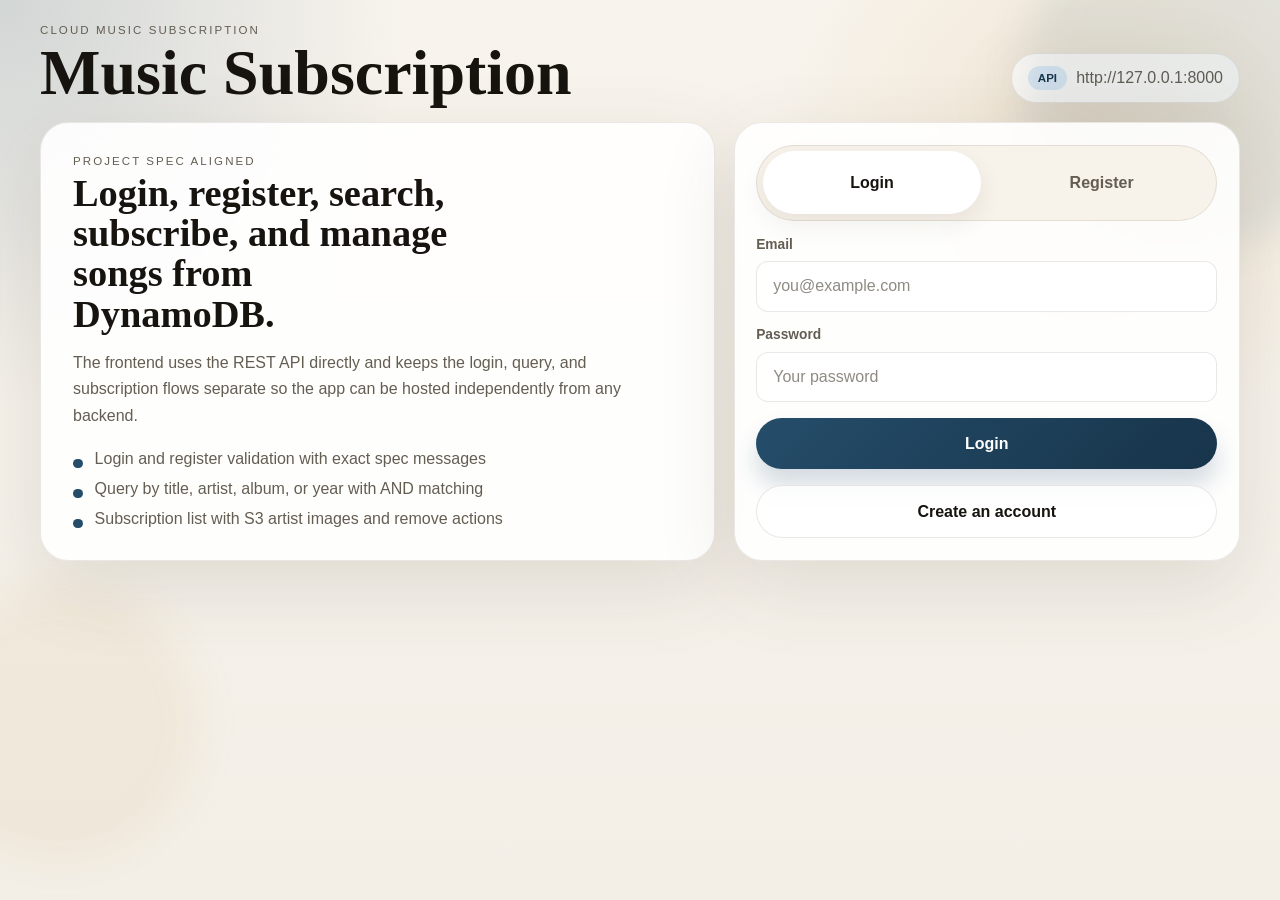
==== frontend/index.html @ 22dd0d5f "add frontend app" ====
<!doctype html>
<html lang="en">
  <head>
    <meta charset="utf-8" />
    <meta name="viewport" content="width=device-width, initial-scale=1" />
    <meta name="description" content="Music Subscription frontend" />
    <title>Music Subscription</title>
    <link rel="stylesheet" href="styles.css" />
    <!-- Load configuration before app logic -->
    <script defer src="config.js"></script>
    <!-- Main application logic (IIFE-scoped) -->
    <script defer src="app.js"></script>
  </head>
  <body>
    <!-- Decorative backdrop gradients for visual appeal -->
    <div class="backdrop backdrop-a"></div>
    <div class="backdrop backdrop-b"></div>

    <main class="shell">
      <!-- Brand header with API base URL display for debugging/demos -->
      <section class="brand-strip">
        <div>
          <p class="eyebrow">Cloud music subscription</p>
          <h1>Music Subscription</h1>
        </div>
        <div class="api-chip">
          <span class="api-label">API</span>
          <span id="api-base-label">http://127.0.0.1:8000</span>
        </div>
      </section>

      <!-- Authentication section: login/register forms (shown before login) -->
      <section id="auth-view" class="auth-grid">
        <!-- Hero card explaining app purpose and features -->
        <div class="hero-card">
          <p class="eyebrow">Project spec aligned</p>
          <h2>
            Login, register, search, subscribe, and manage songs from DynamoDB.
          </h2>
          <p class="hero-copy">
            The frontend uses the REST API directly and keeps the login, query,
            and subscription flows separate so the app can be hosted
            independently from any backend.
          </p>
          <ul class="hero-list">
            <li>Login and register validation with exact spec messages</li>
            <li>Query by title, artist, album, or year with AND matching</li>
            <li>Subscription list with S3 artist images and remove actions</li>
          </ul>
        </div>

        <!-- Authentication panel with tabbed login/register forms -->
        <div class="panel auth-panel">
          <div class="tab-row" role="tablist" aria-label="Authentication mode">
            <button id="login-tab" class="tab active" type="button">
              Login
            </button>
            <button id="register-tab" class="tab" type="button">
              Register
            </button>
          </div>

          <!-- Login form: email and password -->
          <form id="login-form" class="auth-form" novalidate>
            <div class="field">
              <label for="login-email">Email</label>
              <input
                id="login-email"
                name="email"
                type="email"
                autocomplete="email"
                placeholder="you@example.com"
                required
              />
            </div>
            <div class="field">
              <label for="login-password">Password</label>
              <input
                id="login-password"
                name="password"
                type="password"
                autocomplete="current-password"
                placeholder="Your password"
                required
              />
            </div>
            <p id="login-message" class="message error" hidden></p>
            <button id="login-submit" class="button primary" type="submit">
              Login
            </button>
            <button id="switch-to-register" class="button ghost" type="button">
              Create an account
            </button>
          </form>

          <form id="register-form" class="auth-form" hidden novalidate>
            <div class="field">
              <label for="register-email">Email</label>
              <input
                id="register-email"
                name="email"
                type="email"
                autocomplete="email"
                placeholder="you@example.com"
                required
              />
            </div>
            <div class="field">
              <label for="register-username">Username</label>
              <input
                id="register-username"
                name="username"
                type="text"
                autocomplete="name"
                placeholder="Your display name"
                required
              />
            </div>
            <div class="field">
              <label for="register-password">Password</label>
              <input
                id="register-password"
                name="password"
                type="password"
                autocomplete="new-password"
                placeholder="Choose a password"
                required
              />
            </div>
            <p id="register-message" class="message error" hidden></p>
            <p id="register-success" class="message success" hidden></p>
            <button id="register-submit" class="button primary" type="submit">
              Register
            </button>
            <button id="switch-to-login" class="button ghost" type="button">
              Back to login
            </button>
          </form>
        </div>
      </section>

      <section id="app-view" class="app-grid" hidden>
        <header class="panel topbar">
          <div>
            <p class="eyebrow">Signed in</p>
            <h2 id="user-name">User</h2>
          </div>
          <button id="logout-button" class="button ghost danger" type="button">
            Logout
          </button>
        </header>

        <section class="panel user-panel">
          <p class="section-title">User area</p>
          <p class="user-summary">
            Welcome back, <strong id="user-display">User</strong>.
          </p>
          <p class="muted">
            Your session is stored in the browser while you use the app.
          </p>
        </section>

        <section class="panel subscription-panel">
          <div class="section-head">
            <div>
              <p class="section-title">Subscription area</p>
              <p class="muted">
                Songs you have subscribed to will appear here.
              </p>
            </div>
            <button
              id="refresh-subscriptions"
              class="button subtle"
              type="button"
            >
              Refresh
            </button>
          </div>
          <div id="subscriptions-empty" class="empty-state">
            No subscriptions yet. Search for songs below and subscribe.
          </div>
          <div
            id="subscriptions-list"
            class="card-list"
            aria-live="polite"
          ></div>
        </section>

        <section class="panel query-panel">
          <div class="section-head">
            <div>
              <p class="section-title">Query area</p>
              <p class="muted">
                Fill at least one field. Multiple criteria are combined with
                AND.
              </p>
            </div>
          </div>

          <form id="query-form" class="query-form" novalidate>
            <div class="field">
              <label for="query-title">Title</label>
              <input
                id="query-title"
                name="title"
                type="text"
                placeholder="e.g. Love Story"
              />
            </div>
            <div class="field">
              <label for="query-artist">Artist</label>
              <input
                id="query-artist"
                name="artist"
                type="text"
                placeholder="e.g. Taylor Swift"
              />
            </div>
            <div class="field">
              <label for="query-album">Album</label>
              <input
                id="query-album"
                name="album"
                type="text"
                placeholder="e.g. Fearless"
              />
            </div>
            <div class="field">
              <label for="query-year">Year</label>
              <input
                id="query-year"
                name="year"
                type="number"
                inputmode="numeric"
                placeholder="e.g. 2008"
              />
            </div>
            <div class="query-actions">
              <p id="query-message" class="message error" hidden></p>
              <button id="query-submit" class="button primary" type="submit">
                Query
              </button>
            </div>
          </form>

          <div class="section-head results-head">
            <div>
              <p class="section-title">Results</p>
              <p class="muted">
                Search results are listed below with subscription controls.
              </p>
            </div>
          </div>
          <div id="results-empty" class="empty-state hidden">
            No result is retrieved. Please query again
          </div>
          <div id="results-list" class="card-list" aria-live="polite"></div>
        </section>
      </section>
    </main>
  </body>
</html>
---- frontend/styles.css ----
/**
 * Music Subscription Frontend Styling
 * Responsive design with CSS custom properties for theming.
 * 
 * Design System:
 * - Colors: Warm neutral palette with blue accent and red danger
 * - Spacing: Rem-based sizing for responsive scales
 * - Typography: Georgia for display, Trebuchet for body
 * - Layout: Mobile-first with breakpoints at 720px (tablet) and 1200px (desktop)
 * - Components: Buttons, cards, forms, badges, song cards with consistent styling
 */

/* ============================================================================
   CSS Custom Properties (Design Tokens)
   ============================================================================ */
:root {
  color-scheme: light;

  /* Background colors */
  --bg: #f3efe7;
  --bg-strong: #e7ded1;
  --surface: rgba(255, 255, 255, 0.9);
  --surface-strong: #ffffff;
  --surface-muted: #f7f2ea;

  /* Text colors */
  --text: #17140f;
  --muted: #645d52;

  /* Border and accents */
  --border: rgba(80, 65, 49, 0.12);
  --accent: #254d6a;
  --accent-strong: #17344a;
  --accent-soft: #dbe8f2;

  /* Semantic colors */
  --danger: #8a2e2a;
  --danger-soft: #fde8e6;
  --success: #2a6b3d;
  --success-soft: #e5f3e9;

  /* Effects */
  --shadow: 0 24px 80px rgba(62, 48, 31, 0.12);

  /* Border radius */
  --radius-xl: 28px;
  --radius-lg: 22px;
  --radius-md: 16px;
  --radius-sm: 12px;

  /* Typography */
  --font-sans: "Trebuchet MS", "Segoe UI", "Avenir Next", sans-serif;
  --font-display: "Georgia", "Times New Roman", serif;
}

/* ============================================================================
   Global Styles
   ============================================================================ */
* {
  box-sizing: border-box;
}

html,
body {
  min-height: 100%;
}

body {
  margin: 0;
  font-family: var(--font-sans);
  color: var(--text);
  /* Layered gradient background with subtle accent colors */
  background:
    radial-gradient(
      circle at top left,
      rgba(37, 77, 106, 0.18),
      transparent 26%
    ),
    radial-gradient(
      circle at 85% 15%,
      rgba(199, 145, 62, 0.14),
      transparent 24%
    ),
    linear-gradient(180deg, #f8f4ed 0%, var(--bg) 100%);
}

button,
input {
  font: inherit;
}

button {
  cursor: pointer;
}

input {
  width: 100%;
  border: 1px solid var(--border);
  border-radius: var(--radius-sm);
  padding: 0.9rem 1rem;
  background: rgba(255, 255, 255, 0.92);
  color: var(--text);
  transition:
    border-color 0.18s ease,
    box-shadow 0.18s ease,
    transform 0.18s ease;
}

input::placeholder {
  color: rgba(100, 93, 82, 0.72);
}

input:focus {
  outline: none;
  border-color: rgba(37, 77, 106, 0.45);
  box-shadow: 0 0 0 4px rgba(37, 77, 106, 0.12);
}

/* ============================================================================
   Backdrop and Layout
   ============================================================================ */

/* Decorative blurred circular gradients behind main content */
.backdrop {
  position: fixed;
  inset: auto;
  border-radius: 50%;
  filter: blur(20px);
  pointer-events: none;
  opacity: 0.5;
}

.backdrop-a {
  width: 340px;
  height: 340px;
  top: -90px;
  right: -80px;
  background: rgba(37, 77, 106, 0.18);
}

.backdrop-b {
  width: 280px;
  height: 280px;
  left: -80px;
  bottom: 4%;
  background: rgba(199, 145, 62, 0.16);
}

/* Main container with max-width and centered padding */
.shell {
  width: min(1200px, calc(100% - 2rem));
  margin: 0 auto;
  padding: 1.5rem 0 2.25rem;
}

.brand-strip {
  display: flex;
  gap: 1rem;
  justify-content: space-between;
  align-items: end;
  margin-bottom: 1.2rem;
}

.eyebrow {
  margin: 0 0 0.35rem;
  text-transform: uppercase;
  letter-spacing: 0.18em;
  font-size: 0.72rem;
  color: var(--muted);
}

h1,
h2,
h3,
.section-title {
  margin: 0;
  font-family: var(--font-display);
}

h1 {
  font-size: clamp(2.3rem, 5vw, 4.2rem);
  line-height: 0.96;
}

.api-chip {
  display: inline-flex;
  align-items: center;
  gap: 0.6rem;
  padding: 0.75rem 1rem;
  border-radius: 999px;
  border: 1px solid var(--border);
  background: rgba(255, 255, 255, 0.72);
  box-shadow: var(--shadow);
  color: var(--muted);
}

.api-label {
  display: inline-flex;
  align-items: center;
  justify-content: center;
  width: 2.4rem;
  height: 1.5rem;
  border-radius: 999px;
  background: var(--accent-soft);
  color: var(--accent-strong);
  font-size: 0.72rem;
  font-weight: 700;
}

.auth-grid,
.app-grid {
  display: grid;
  gap: 1.15rem;
}

.auth-grid {
  grid-template-columns: minmax(0, 1.2fr) minmax(360px, 0.9fr);
  align-items: stretch;
}

.app-grid {
  grid-template-columns: minmax(0, 0.7fr) minmax(0, 1.3fr);
}

.panel,
.hero-card {
  border: 1px solid var(--border);
  border-radius: var(--radius-xl);
  background: var(--surface);
  backdrop-filter: blur(14px);
  box-shadow: var(--shadow);
}

.hero-card {
  padding: 2rem;
  display: flex;
  flex-direction: column;
  justify-content: space-between;
  min-height: 100%;
}

.hero-card h2 {
  max-width: 20ch;
  font-size: clamp(1.8rem, 3vw, 2.65rem);
  line-height: 1.05;
}

.hero-copy,
.muted,
.user-summary,
.hero-list {
  color: var(--muted);
  margin: 0;
}

.hero-copy {
  max-width: 62ch;
  font-size: 1rem;
  line-height: 1.65;
  margin-top: 1rem;
}

.hero-list {
  list-style: none;
  padding: 0;
  margin-top: 1.3rem;
  display: grid;
  gap: 0.75rem;
}

.hero-list li {
  padding-left: 1.35rem;
  position: relative;
}

.hero-list li::before {
  content: "";
  position: absolute;
  left: 0;
  top: 0.55rem;
  width: 0.6rem;
  height: 0.6rem;
  border-radius: 999px;
  background: var(--accent);
}

.auth-panel,
.topbar,
.user-panel,
.subscription-panel,
.query-panel {
  padding: 1.35rem;
}

.auth-panel {
  display: grid;
  gap: 1rem;
}

.tab-row {
  display: flex;
  gap: 0.7rem;
  padding: 0.35rem;
  border-radius: 999px;
  background: var(--surface-muted);
  border: 1px solid var(--border);
}

.tab {
  flex: 1;
  border: 0;
  padding: 0.85rem 1rem;
  border-radius: 999px;
  background: transparent;
  color: var(--muted);
  font-weight: 700;
  transition:
    background 0.18s ease,
    color 0.18s ease,
    transform 0.18s ease;
}

.tab.active {
  background: var(--surface-strong);
  color: var(--text);
  box-shadow: 0 10px 26px rgba(62, 48, 31, 0.08);
}

.auth-form,
.query-form {
  display: grid;
  gap: 0.95rem;
}

.field {
  display: grid;
  gap: 0.45rem;
}

.field label {
  font-size: 0.86rem;
  font-weight: 700;
  color: var(--muted);
}

.button {
  border: 0;
  border-radius: 999px;
  padding: 0.92rem 1.15rem;
  font-weight: 700;
  transition:
    transform 0.18s ease,
    box-shadow 0.18s ease,
    background 0.18s ease,
    color 0.18s ease;
}

.button:hover:not(:disabled),
.tab:hover {
  transform: translateY(-1px);
}

.button:disabled {
  cursor: progress;
  opacity: 0.7;
}

.primary {
  background: linear-gradient(
    135deg,
    var(--accent) 0%,
    var(--accent-strong) 100%
  );
  color: #fff;
  box-shadow: 0 16px 24px rgba(37, 77, 106, 0.2);
}

.primary:hover:not(:disabled) {
  box-shadow: 0 20px 30px rgba(37, 77, 106, 0.24);
}

.ghost,
.subtle {
  background: rgba(255, 255, 255, 0.78);
  color: var(--text);
  border: 1px solid var(--border);
}

.danger {
  color: var(--danger);
}

.message {
  margin: 0;
  padding: 0.85rem 1rem;
  border-radius: var(--radius-sm);
  font-size: 0.95rem;
  line-height: 1.5;
}

.message.error {
  color: var(--danger);
  background: var(--danger-soft);
  border: 1px solid rgba(138, 46, 42, 0.18);
}

.message.success {
  color: var(--success);
  background: var(--success-soft);
  border: 1px solid rgba(42, 107, 61, 0.18);
}

.topbar {
  grid-column: 1 / -1;
  display: flex;
  align-items: center;
  justify-content: space-between;
  gap: 1rem;
}

.topbar h2,
.user-panel h2 {
  font-size: clamp(1.5rem, 2vw, 2.1rem);
}

.section-title {
  font-size: 1.1rem;
  margin-bottom: 0.1rem;
}

.section-head {
  display: flex;
  gap: 0.9rem;
  justify-content: space-between;
  align-items: flex-start;
  margin-bottom: 1rem;
}

.user-summary {
  font-size: 1rem;
  line-height: 1.6;
  margin-top: 0.6rem;
}

.subscription-panel,
.query-panel {
  min-height: 100%;
}

.subscription-panel {
  display: grid;
  align-content: start;
  gap: 1rem;
}

.query-panel {
  display: grid;
  gap: 1rem;
}

.card-list {
  display: grid;
  gap: 0.85rem;
}

.song-card {
  display: grid;
  grid-template-columns: 72px minmax(0, 1fr) auto;
  gap: 0.95rem;
  align-items: center;
  padding: 0.95rem;
  border: 1px solid var(--border);
  border-radius: var(--radius-lg);
  background: rgba(255, 255, 255, 0.8);
}

.song-art {
  width: 72px;
  height: 72px;
  border-radius: 20px;
  overflow: hidden;
  background: linear-gradient(145deg, #d8e5ee 0%, #f3ead9 100%);
  display: grid;
  place-items: center;
  color: var(--accent-strong);
  font-weight: 700;
}

.song-art img {
  width: 100%;
  height: 100%;
  object-fit: cover;
}

.song-meta {
  min-width: 0;
}

.song-title {
  margin: 0;
  font-weight: 700;
  font-size: 1rem;
}

.song-subtitle {
  margin: 0.2rem 0 0;
  color: var(--muted);
  line-height: 1.45;
}

.song-badges {
  display: flex;
  flex-wrap: wrap;
  gap: 0.4rem;
  margin-top: 0.55rem;
}

.badge {
  display: inline-flex;
  align-items: center;
  gap: 0.3rem;
  border-radius: 999px;
  padding: 0.35rem 0.6rem;
  font-size: 0.8rem;
  background: var(--surface-muted);
  color: var(--muted);
}

.badge.info {
  background: var(--accent-soft);
  color: var(--accent-strong);
}

.badge.success {
  background: var(--success-soft);
  color: var(--success);
}

.song-action {
  min-width: 8.5rem;
  justify-self: end;
}

.query-form {
  grid-template-columns: repeat(2, minmax(0, 1fr));
}

.query-actions {
  grid-column: 1 / -1;
  display: flex;
  flex-wrap: wrap;
  gap: 0.75rem;
  align-items: center;
  justify-content: space-between;
}

.query-actions .primary {
  min-width: 9rem;
}

.empty-state {
  padding: 1rem 1.1rem;
  border-radius: var(--radius-md);
  border: 1px dashed rgba(80, 65, 49, 0.2);
  background: rgba(255, 255, 255, 0.58);
  color: var(--muted);
}

.hidden,
[hidden] {
  display: none !important;
}

.muted {
  font-size: 0.96rem;
  line-height: 1.55;
}

@media (max-width: 1060px) {
  .auth-grid,
  .app-grid {
    grid-template-columns: 1fr;
  }

  .topbar {
    grid-column: auto;
  }
}

@media (max-width: 720px) {
  .shell {
    width: min(100%, calc(100% - 1rem));
    padding-top: 0.9rem;
  }

  .brand-strip,
  .section-head,
  .topbar,
  .query-actions {
    flex-direction: column;
    align-items: stretch;
  }

  .query-form {
    grid-template-columns: 1fr;
  }

  .song-card {
    grid-template-columns: 64px minmax(0, 1fr);
  }

  .song-action {
    grid-column: 1 / -1;
    min-width: 100%;
  }
}
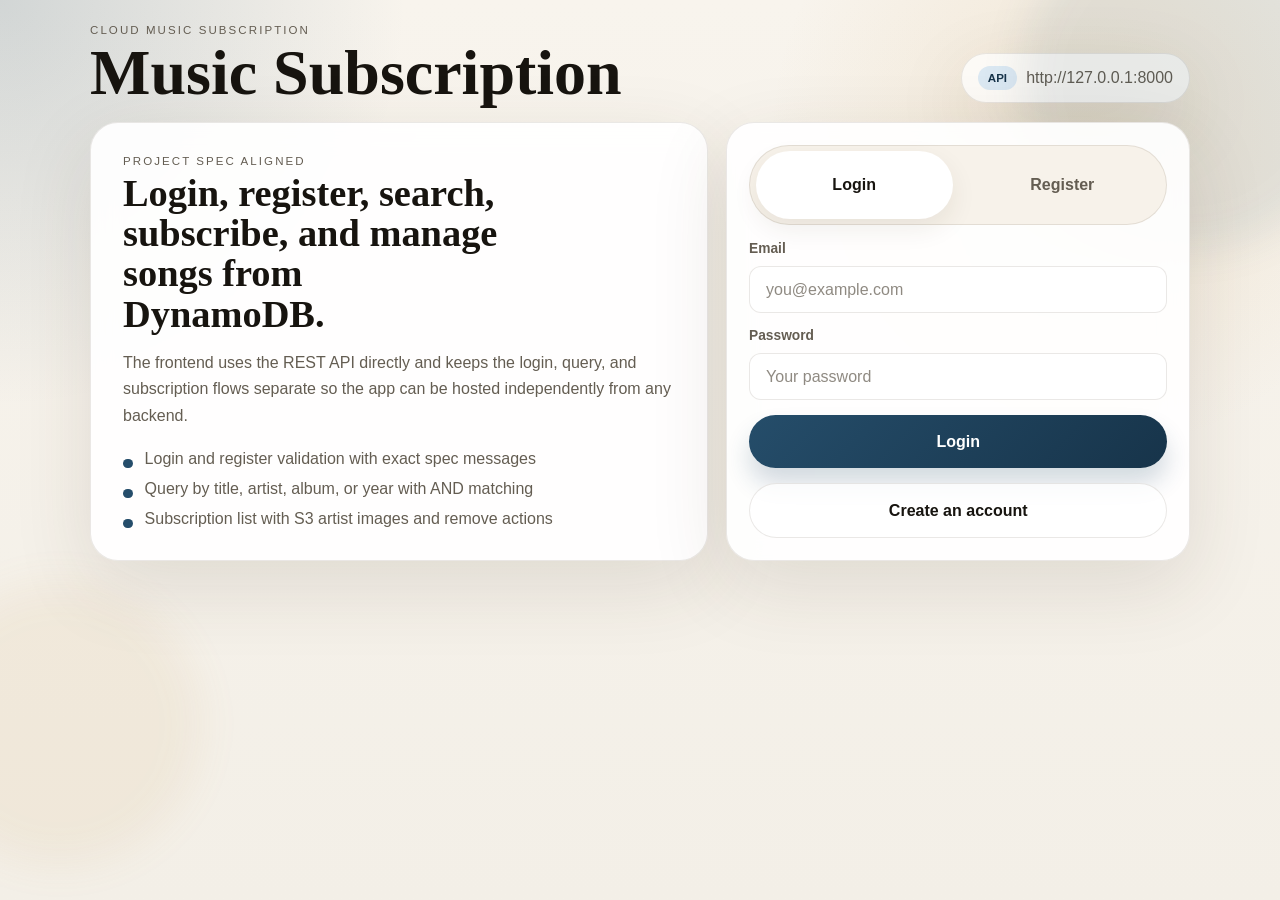
==== commit f8ae341f: "Reworked frontend layout and styling" ====
--- a/frontend/index.html
+++ b/frontend/index.html
@@ -150,14 +150,66 @@
           </button>
         </header>
 
-        <section class="panel user-panel">
-          <p class="section-title">User area</p>
-          <p class="user-summary">
-            Welcome back, <strong id="user-display">User</strong>.
-          </p>
-          <p class="muted">
-            Your session is stored in the browser while you use the app.
-          </p>
+        <section class="panel query-panel">
+          <div class="section-head">
+            <div>
+              <p class="section-title">Query area</p>
+              <p class="muted">
+                Fill at least one field. Multiple criteria are combined with AND.
+              </p>
+            </div>
+          </div>
+
+          <form id="query-form" class="query-form" novalidate>
+            <div class="field">
+              <label for="query-title">Title</label>
+              <input
+                id="query-title"
+                name="title"
+                type="text"
+                placeholder="e.g. Love Story"
+              />
+            </div>
+            <div class="field">
+              <label for="query-artist">Artist</label>
+              <input
+                id="query-artist"
+                name="artist"
+                type="text"
+                placeholder="e.g. Taylor Swift"
+              />
+            </div>
+            <div class="field">
+              <label for="query-album">Album</label>
+              <input
+                id="query-album"
+                name="album"
+                type="text"
+                placeholder="e.g. Fearless"
+              />
+            </div>
+            <div class="field">
+              <label for="query-year">Year</label>
+              <input
+                id="query-year"
+                name="year"
+                type="number"
+                inputmode="numeric"
+                placeholder="e.g. 2008"
+              />
+            </div>
+            <div class="query-actions">
+              <p id="query-message" class="message error" hidden></p>
+              <button id="query-submit" class="button primary" type="submit">
+                Query
+              </button>
+            </div>
+          </form>
+
+          <div id="results-empty" class="empty-state hidden">
+            No result is retrieved. Please query again
+          </div>
+          <div id="results-list" class="card-list" aria-live="polite"></div>
         </section>
 
         <section class="panel subscription-panel">
@@ -177,7 +229,7 @@
             </button>
           </div>
           <div id="subscriptions-empty" class="empty-state">
-            No subscriptions yet. Search for songs below and subscribe.
+            No subscriptions yet. Search for songs above and subscribe.
           </div>
           <div
             id="subscriptions-list"
@@ -185,77 +237,6 @@
             aria-live="polite"
           ></div>
         </section>
-
-        <section class="panel query-panel">
-          <div class="section-head">
-            <div>
-              <p class="section-title">Query area</p>
-              <p class="muted">
-                Fill at least one field. Multiple criteria are combined with
-                AND.
-              </p>
-            </div>
-          </div>
-
-          <form id="query-form" class="query-form" novalidate>
-            <div class="field">
-              <label for="query-title">Title</label>
-              <input
-                id="query-title"
-                name="title"
-                type="text"
-                placeholder="e.g. Love Story"
-              />
-            </div>
-            <div class="field">
-              <label for="query-artist">Artist</label>
-              <input
-                id="query-artist"
-                name="artist"
-                type="text"
-                placeholder="e.g. Taylor Swift"
-              />
-            </div>
-            <div class="field">
-              <label for="query-album">Album</label>
-              <input
-                id="query-album"
-                name="album"
-                type="text"
-                placeholder="e.g. Fearless"
-              />
-            </div>
-            <div class="field">
-              <label for="query-year">Year</label>
-              <input
-                id="query-year"
-                name="year"
-                type="number"
-                inputmode="numeric"
-                placeholder="e.g. 2008"
-              />
-            </div>
-            <div class="query-actions">
-              <p id="query-message" class="message error" hidden></p>
-              <button id="query-submit" class="button primary" type="submit">
-                Query
-              </button>
-            </div>
-          </form>
-
-          <div class="section-head results-head">
-            <div>
-              <p class="section-title">Results</p>
-              <p class="muted">
-                Search results are listed below with subscription controls.
-              </p>
-            </div>
-          </div>
-          <div id="results-empty" class="empty-state hidden">
-            No result is retrieved. Please query again
-          </div>
-          <div id="results-list" class="card-list" aria-live="polite"></div>
-        </section>
       </section>
     </main>
   </body>
--- a/frontend/styles.css
+++ b/frontend/styles.css
@@ -1,13 +1,13 @@
 /**
  * Music Subscription Frontend Styling
  * Responsive design with CSS custom properties for theming.
- * 
+ *
  * Design System:
  * - Colors: Warm neutral palette with blue accent and red danger
  * - Spacing: Rem-based sizing for responsive scales
  * - Typography: Georgia for display, Trebuchet for body
- * - Layout: Mobile-first with breakpoints at 720px (tablet) and 1200px (desktop)
- * - Components: Buttons, cards, forms, badges, song cards with consistent styling
+ * - Layout: Mobile-first, stacked single-column panels
+ * - Components: Buttons, cards, forms, badges, song cards
  */
 
 /* ============================================================================
@@ -19,7 +19,7 @@
   /* Background colors */
   --bg: #f3efe7;
   --bg-strong: #e7ded1;
-  --surface: rgba(255, 255, 255, 0.9);
+  --surface: rgba(255, 255, 255, 0.92);
   --surface-strong: #ffffff;
   --surface-muted: #f7f2ea;
 
@@ -69,7 +69,6 @@
   margin: 0;
   font-family: var(--font-sans);
   color: var(--text);
-  /* Layered gradient background with subtle accent colors */
   background:
     radial-gradient(
       circle at top left,
@@ -97,7 +96,7 @@
   width: 100%;
   border: 1px solid var(--border);
   border-radius: var(--radius-sm);
-  padding: 0.9rem 1rem;
+  padding: 0.75rem 1rem;
   background: rgba(255, 255, 255, 0.92);
   color: var(--text);
   transition:
@@ -119,8 +118,6 @@
 /* ============================================================================
    Backdrop and Layout
    ============================================================================ */
-
-/* Decorative blurred circular gradients behind main content */
 .backdrop {
   position: fixed;
   inset: auto;
@@ -146,9 +143,8 @@
   background: rgba(199, 145, 62, 0.16);
 }
 
-/* Main container with max-width and centered padding */
 .shell {
-  width: min(1200px, calc(100% - 2rem));
+  width: min(1100px, calc(100% - 2rem));
   margin: 0 auto;
   padding: 1.5rem 0 2.25rem;
 }
@@ -207,6 +203,9 @@
   font-weight: 700;
 }
 
+/* ============================================================================
+   Auth Grid (Login / Register)
+   ============================================================================ */
 .auth-grid,
 .app-grid {
   display: grid;
@@ -219,7 +218,7 @@
 }
 
 .app-grid {
-  grid-template-columns: minmax(0, 0.7fr) minmax(0, 1.3fr);
+  grid-template-columns: 1fr;
 }
 
 .panel,
@@ -247,7 +246,6 @@
 
 .hero-copy,
 .muted,
-.user-summary,
 .hero-list {
   color: var(--muted);
   margin: 0;
@@ -284,9 +282,11 @@
   background: var(--accent);
 }
 
+/* ============================================================================
+   Auth Panel
+   ============================================================================ */
 .auth-panel,
 .topbar,
-.user-panel,
 .subscription-panel,
 .query-panel {
   padding: 1.35rem;
@@ -326,8 +326,7 @@
   box-shadow: 0 10px 26px rgba(62, 48, 31, 0.08);
 }
 
-.auth-form,
-.query-form {
+.auth-form {
   display: grid;
   gap: 0.95rem;
 }
@@ -410,16 +409,17 @@
   border: 1px solid rgba(42, 107, 61, 0.18);
 }
 
+/* ============================================================================
+   App Layout (Topbar, Query, Subscriptions)
+   ============================================================================ */
 .topbar {
-  grid-column: 1 / -1;
   display: flex;
   align-items: center;
   justify-content: space-between;
   gap: 1rem;
 }
 
-.topbar h2,
-.user-panel h2 {
+.topbar h2 {
   font-size: clamp(1.5rem, 2vw, 2.1rem);
 }
 
@@ -436,28 +436,44 @@
   margin-bottom: 1rem;
 }
 
-.user-summary {
-  font-size: 1rem;
-  line-height: 1.6;
-  margin-top: 0.6rem;
-}
-
 .subscription-panel,
 .query-panel {
-  min-height: 100%;
-}
-
-.subscription-panel {
-  display: grid;
-  align-content: start;
+  display: flex;
+  flex-direction: column;
   gap: 1rem;
 }
 
-.query-panel {
-  display: grid;
-  gap: 1rem;
-}
-
+/* ============================================================================
+   Query Form — compact horizontal bar on desktop
+   ============================================================================ */
+.query-form {
+  display: flex;
+  flex-wrap: wrap;
+  gap: 0.85rem;
+  align-items: flex-end;
+}
+
+.query-form .field {
+  flex: 1 1 160px;
+  min-width: 140px;
+}
+
+.query-actions {
+  display: flex;
+  flex-wrap: wrap;
+  gap: 0.75rem;
+  align-items: center;
+  flex: 1 1 100%;
+  justify-content: space-between;
+}
+
+.query-actions .primary {
+  min-width: 9rem;
+}
+
+/* ============================================================================
+   Card Lists & Song Cards
+   ============================================================================ */
 .card-list {
   display: grid;
   gap: 0.85rem;
@@ -541,23 +557,6 @@
   justify-self: end;
 }
 
-.query-form {
-  grid-template-columns: repeat(2, minmax(0, 1fr));
-}
-
-.query-actions {
-  grid-column: 1 / -1;
-  display: flex;
-  flex-wrap: wrap;
-  gap: 0.75rem;
-  align-items: center;
-  justify-content: space-between;
-}
-
-.query-actions .primary {
-  min-width: 9rem;
-}
-
 .empty-state {
   padding: 1rem 1.1rem;
   border-radius: var(--radius-md);
@@ -576,14 +575,12 @@
   line-height: 1.55;
 }
 
+/* ============================================================================
+   Responsive
+   ============================================================================ */
 @media (max-width: 1060px) {
-  .auth-grid,
-  .app-grid {
+  .auth-grid {
     grid-template-columns: 1fr;
-  }
-
-  .topbar {
-    grid-column: auto;
   }
 }
 
@@ -601,10 +598,6 @@
     align-items: stretch;
   }
 
-  .query-form {
-    grid-template-columns: 1fr;
-  }
-
   .song-card {
     grid-template-columns: 64px minmax(0, 1fr);
   }
